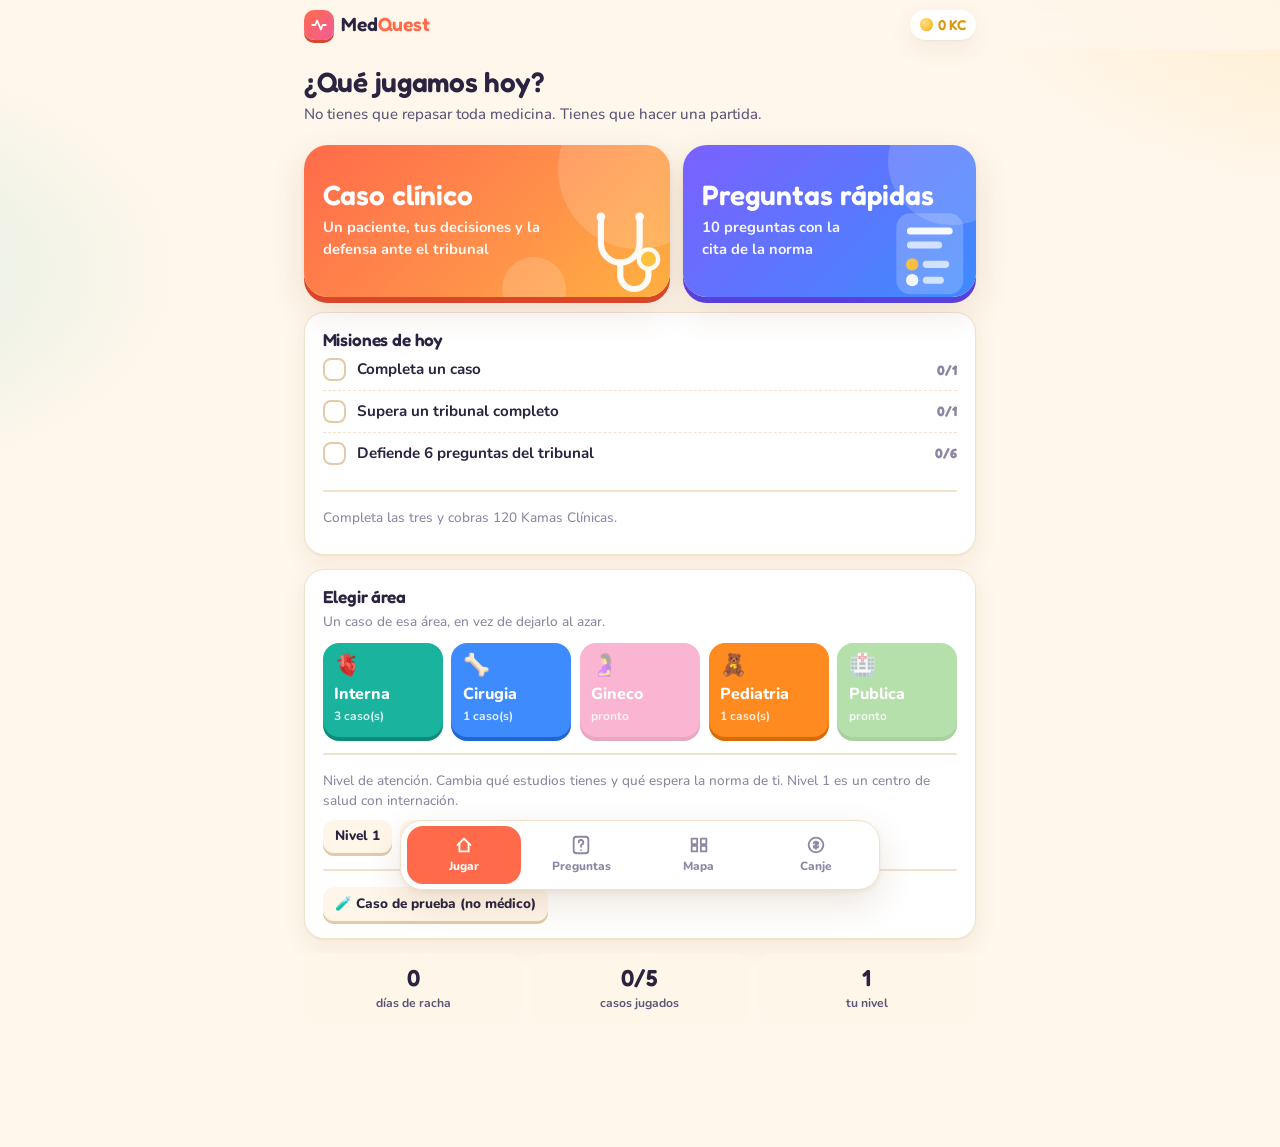
==== index.html @ c5e6647a "MedQuest v0.2: casos anclados a la norma, banco de preguntas y despliegue - 6 casos (asma, neumonia," ====
<!DOCTYPE html>
<html lang="es">
<head>
<meta charset="utf-8">
<meta name="viewport" content="width=device-width, initial-scale=1, viewport-fit=cover">
<title>MedQuest</title>
<meta name="description" content="Juego de decisiones clinicas para preparar el examen de grado de medicina en Bolivia. Herramienta educativa: no diagnostica ni sustituye el criterio medico.">
<meta name="theme-color" content="#FF6B4A">
<meta name="apple-mobile-web-app-capable" content="yes">
<meta name="apple-mobile-web-app-status-bar-style" content="default">
<meta name="apple-mobile-web-app-title" content="MedQuest">
<link rel="manifest" href="manifest.webmanifest">
<link rel="apple-touch-icon" href="icons/apple-touch-icon.png">
<link rel="icon" type="image/png" href="icons/icon-192.png">
<link rel="preconnect" href="https://fonts.googleapis.com">
<link rel="preconnect" href="https://fonts.gstatic.com" crossorigin>
<link href="https://fonts.googleapis.com/css2?family=Fredoka:wght@500;600&family=Nunito:wght@500;700;800;900&family=Source+Serif+4:opsz,wght@8..60,400;8..60,600&display=swap" rel="stylesheet">
<link rel="stylesheet" href="css/game.css">
</head>
<body>

<header class="top">
  <div class="top-in">
    <span class="marca"><span class="logo" aria-hidden="true"><svg viewBox="0 0 24 24" fill="none" stroke="#fff" stroke-width="2.4" stroke-linecap="round" stroke-linejoin="round"><path d="M3 12h4l2.5-6 5 12L17 12h4"/></svg></span><span>Med<em>Quest</em></span></span>
    <span class="mini" id="racha"></span>
    <span class="kc" id="kc">0 KC</span>
  </div>
</header>

<div class="reloj-band" id="reloj-band" style="display:none">
  <div class="reloj-in">
    <span class="et">Tiempo de la partida</span>
    <span class="reloj" id="reloj">30:00</span>
  </div>
</div>

<main class="wrap">
  <section class="pantalla on" id="p-inicio"></section>
  <section class="pantalla" id="p-partida"></section>
  <section class="pantalla" id="p-tribunal"></section>
  <section class="pantalla" id="p-resultado"></section>
  <section class="pantalla" id="p-perfil"></section>
  <section class="pantalla" id="p-tienda"></section>
  <section class="pantalla" id="p-preguntas"></section>
</main>

<nav class="tabs">
  <div class="tabs-in">
    <button data-ir="inicio" aria-current="page">
      <svg viewBox="0 0 24 24" fill="none" stroke="currentColor" stroke-width="2" stroke-linecap="round" stroke-linejoin="round"><path d="M5 12l7-7 7 7"/><path d="M7 11v8h10v-8"/></svg>
      Jugar</button>
    <button data-ir="preguntas">
      <svg viewBox="0 0 24 24" fill="none" stroke="currentColor" stroke-width="2" stroke-linecap="round" stroke-linejoin="round"><rect x="4" y="3" width="16" height="18" rx="3"/><path d="M9.5 9a2.5 2.5 0 1 1 3.5 2.3c-.6.3-1 .8-1 1.5V14"/><path d="M12 17.5h.01"/></svg>
      Preguntas</button>
    <button data-ir="perfil">
      <svg viewBox="0 0 24 24" fill="none" stroke="currentColor" stroke-width="2" stroke-linecap="round" stroke-linejoin="round"><path d="M4 5h6v6H4zM14 5h6v6h-6zM4 13h6v6H4zM14 13h6v6h-6z"/></svg>
      Mapa</button>
    <button data-ir="tienda">
      <svg viewBox="0 0 24 24" fill="none" stroke="currentColor" stroke-width="2" stroke-linecap="round" stroke-linejoin="round"><circle cx="12" cy="12" r="8"/><path d="M12 8v8M9.5 10.2c0-1 1.1-1.7 2.5-1.7s2.5.6 2.5 1.6c0 2.2-5 1.3-5 3.4 0 1 1.1 1.6 2.5 1.6s2.5-.7 2.5-1.7"/></svg>
      Canje</button>
  </div>
</nav>

<script type="module" src="js/app.js"></script>
</body>
</html>
---- css/game.css ----
/* =========================================================
   MedQuest — game.css
   Tres familias, cada una con su trabajo:
   Fredoka es la voz del juego (marca, titulos, cifras grandes).
   Nunito es la interfaz (botones, etiquetas, texto corrido).
   Source Serif es la medicina (vineta, hallazgos, preguntas del tribunal,
   citas de la norma). Cuando el texto se vuelve serif, se esta leyendo
   contenido clinico y no interfaz.
   ========================================================= */

:root {
  box-sizing: border-box;
  padding-top: env(safe-area-inset-top, 0px);
  padding-bottom: env(safe-area-inset-bottom, 0px);
  color-scheme: light;

  /* superficies */
  --fondo: #FFF7EC;
  --fondo-2: #FFEFD9;
  --panel: #FFFFFF;
  --panel-2: #FFF6EA;
  --borde: #F1E2CC;
  --borde-fuerte: #E2CBA8;
  --sombra: 0 1px 2px rgba(120, 72, 20, .06), 0 8px 24px rgba(120, 72, 20, .08);
  --sombra-fuerte: 0 2px 4px rgba(120, 72, 20, .08), 0 14px 36px rgba(120, 72, 20, .14);

  /* texto */
  --tinta: #2B2340;
  --tinta-2: #5E5675;
  --tinta-3: #8E86A3;

  /* acentos */
  --coral: #FF6B4A;   --coral-o: #D9472A;
  --sol: #FFC23D;     --sol-o: #D99A12;
  --menta: #19B39E;   --menta-o: #0E8C7B;
  --cielo: #3D8BFD;   --cielo-o: #2166D1;
  --uva: #7B61FF;     --uva-o: #5A40DB;
  --rosa: #F25C9A;    --rosa-o: #CC3B77;
  --oro: #F0A500;

  /* areas */
  --mi: var(--menta);  --mi-o: var(--menta-o);
  --cx: var(--cielo);  --cx-o: var(--cielo-o);
  --go: var(--rosa);   --go-o: var(--rosa-o);
  --pd: #FF8A1F;       --pd-o: #D96A05;
  --sp: #5DBB46;       --sp-o: #3F9A2A;
  --demo: #9A93AE;     --demo-o: #77708C;

  --bien: #2FB86A;  --bien-suave: #E3F7EA;
  --medio: #F0A500; --medio-suave: #FFF2D2;
  --mal: #F0524A;   --mal-suave: #FFE7E4;
  --neutro: #B7AFC8;

  --j: 'Fredoka', 'Nunito', ui-rounded, system-ui, sans-serif;
  --u: 'Nunito', ui-rounded, system-ui, sans-serif;
  --m: 'Source Serif 4', Georgia, serif;
  --radio: 20px;
}

@media (prefers-color-scheme: dark) {
  :root:not([data-theme="light"]) {
    color-scheme: dark;
    --fondo: #17132E; --fondo-2: #1E1940;
    --panel: #221C47; --panel-2: #2B2458;
    --borde: #372F6B; --borde-fuerte: #4A4188;
    --sombra: 0 1px 2px rgba(0,0,0,.25), 0 8px 24px rgba(0,0,0,.28);
    --sombra-fuerte: 0 2px 4px rgba(0,0,0,.3), 0 14px 36px rgba(0,0,0,.4);
    --tinta: #F4F1FF; --tinta-2: #C3BCE6; --tinta-3: #8F87B8;
    --bien-suave: #183D34; --medio-suave: #3D3217; --mal-suave: #452029;
    --neutro: #5B528F;
  }
}
:root[data-theme="dark"] {
  color-scheme: dark;
  --fondo: #17132E; --fondo-2: #1E1940;
  --panel: #221C47; --panel-2: #2B2458;
  --borde: #372F6B; --borde-fuerte: #4A4188;
  --sombra: 0 1px 2px rgba(0,0,0,.25), 0 8px 24px rgba(0,0,0,.28);
  --sombra-fuerte: 0 2px 4px rgba(0,0,0,.3), 0 14px 36px rgba(0,0,0,.4);
  --tinta: #F4F1FF; --tinta-2: #C3BCE6; --tinta-3: #8F87B8;
  --bien-suave: #183D34; --medio-suave: #3D3217; --mal-suave: #452029;
  --neutro: #5B528F;
}

*, *::before, *::after { box-sizing: inherit; }
html { -webkit-text-size-adjust: 100%; scroll-padding-top: env(safe-area-inset-top, 0px); }
body {
  margin: 0; color: var(--tinta);
  background:
    radial-gradient(40rem 22rem at 110% -5%, color-mix(in srgb, var(--sol) 22%, transparent), transparent 70%),
    radial-gradient(34rem 20rem at -15% 30%, color-mix(in srgb, var(--menta) 14%, transparent), transparent 70%),
    var(--fondo);
  background-attachment: fixed;
  font: 500 16px/1.5 var(--u);
  padding-bottom: 6.6rem;
}
h1, h2, h3 { margin: 0; font-family: var(--j); font-weight: 600; letter-spacing: -0.01em; line-height: 1.15; }
h1 { font-size: 1.75rem; }
h2 { font-size: 1.3rem; }
h3 { font-size: 1.08rem; }
p { margin: 0 0 .7em; }
button { font: inherit; color: inherit; cursor: pointer; -webkit-tap-highlight-color: transparent; }
button[disabled] { opacity: .45; cursor: not-allowed; }
:focus-visible { outline: 3px solid var(--uva); outline-offset: 2px; border-radius: 6px; }
@media (prefers-reduced-motion: reduce) { * { transition: none !important; animation: none !important; } }

.wrap { max-width: 44rem; margin: 0 auto; padding: 0 1rem; }
.clinico { font-family: var(--m); font-size: 1.04rem; line-height: 1.62; font-weight: 400; }

/* ---------- barra superior ---------- */
.top {
  position: sticky; top: env(safe-area-inset-top, 0px); z-index: 30;
  background: color-mix(in srgb, var(--fondo) 82%, transparent);
  backdrop-filter: blur(10px); -webkit-backdrop-filter: blur(10px);
}
.top-in { max-width: 44rem; margin: 0 auto; padding: .6rem 1rem; display: flex; align-items: center; gap: .6rem; }
.marca { display: flex; align-items: center; gap: .45rem; font-family: var(--j); font-weight: 600; font-size: 1.2rem; flex: 1 1 auto; }
.marca .logo { width: 30px; height: 30px; border-radius: 10px; display: grid; place-items: center;
  background: linear-gradient(135deg, var(--coral), var(--rosa)); box-shadow: 0 3px 0 var(--coral-o); }
.marca .logo svg { width: 18px; height: 18px; }
.marca em { font-style: normal; color: var(--coral); }
.kc, .mini { display: inline-flex; align-items: center; gap: .3rem; font-family: var(--j); font-weight: 600;
  font-size: .9rem; white-space: nowrap; padding: .28rem .65rem; border-radius: 999px; background: var(--panel); box-shadow: var(--sombra); }
.kc { color: var(--sol-o); }
.kc::before { content: ''; width: .8rem; height: .8rem; border-radius: 50%; background: radial-gradient(circle at 35% 35%, #FFE08A, var(--sol) 60%, var(--sol-o)); }
.mini { color: var(--coral-o); }
.mini:empty { display: none; }
.mini::before { content: '🔥'; font-size: .85rem; }

/* ---------- reloj de partida ---------- */
.reloj-band { background: var(--uva); color: #fff; }
.reloj-in { max-width: 44rem; margin: 0 auto; padding: .45rem 1rem; display: flex; align-items: baseline; gap: .8rem; }
.reloj-in .et { font-size: .82rem; opacity: .85; flex: 1; }
.reloj { font-family: var(--j); font-weight: 600; font-size: 1.3rem; font-variant-numeric: tabular-nums; }
.reloj.tarde { color: #FFE08A; }
.reloj.fuera { color: #FFB4AE; }

/* ---------- superficies ---------- */
.panel { background: var(--panel); border: 1px solid var(--borde); border-radius: var(--radio);
  padding: 1.05rem 1.1rem; margin: 0 0 .9rem; box-shadow: var(--sombra); }
.panel.zona { border-top: 6px solid var(--z, var(--borde-fuerte)); }
.hr { height: 2px; background: var(--borde); border: 0; margin: 1rem 0; border-radius: 2px; }
.sutil { color: var(--tinta-2); font-size: .94rem; }
.nota { color: var(--tinta-3); font-size: .85rem; line-height: 1.45; }
.encabezado { padding: 1rem 0 .6rem; }
.encabezado .sutil { margin-top: .3rem; }

.mi { --z: var(--mi); --zo: var(--mi-o); } .cx { --z: var(--cx); --zo: var(--cx-o); } .go { --z: var(--go); --zo: var(--go-o); }
.pd { --z: var(--pd); --zo: var(--pd-o); } .sp { --z: var(--sp); --zo: var(--sp-o); } .demo { --z: var(--demo); --zo: var(--demo-o); }

.pill { display: inline-flex; align-items: center; gap: .3rem; font-size: .76rem; font-weight: 800; letter-spacing: .01em;
  padding: .28rem .65rem; border-radius: 999px; color: #fff; background: var(--z, var(--demo)); }
.pill.gris { background: var(--panel-2); color: var(--tinta-2); border: 1px solid var(--borde); }
.pill.oro { background: var(--sol); color: #4A3200; }

/* ---------- botones ---------- */
.btn { border: 0; background: var(--panel-2); color: var(--tinta); border-radius: 14px;
  padding: .66rem 1rem; font-size: .95rem; font-weight: 800;
  box-shadow: 0 3px 0 var(--borde-fuerte); transition: transform .08s, box-shadow .08s; }
.btn:active:not([disabled]) { transform: translateY(3px); box-shadow: 0 0 0 var(--borde-fuerte); }
.btn.pri { background: var(--coral); color: #fff; box-shadow: 0 4px 0 var(--coral-o); }
.btn.pri:active:not([disabled]) { box-shadow: 0 0 0 var(--coral-o); transform: translateY(4px); }
.btn.verde { background: var(--menta); color: #fff; box-shadow: 0 4px 0 var(--menta-o); }
.btn.uva { background: var(--uva); color: #fff; box-shadow: 0 4px 0 var(--uva-o); }
.btn.sm { padding: .42rem .75rem; font-size: .85rem; border-radius: 11px; }
.btn.act { background: var(--uva); color: #fff; box-shadow: 0 3px 0 var(--uva-o); }
.btn.area { background: var(--z); color: #fff; box-shadow: 0 3px 0 var(--zo); }
.btn.ancho { width: 100%; }
.fila { display: flex; gap: .55rem; flex-wrap: wrap; }
.fila.fin { justify-content: flex-end; }

/* ---------- portada ---------- */
.heroes { display: grid; gap: .8rem; margin-bottom: .9rem; }
@media (min-width: 560px) { .heroes { grid-template-columns: 1.25fr 1fr; } }
.jugar, .hero {
  position: relative; overflow: hidden; display: block; width: 100%; text-align: left; border: 0; color: #fff;
  border-radius: 24px; padding: 1.25rem 1.2rem 1.3rem; min-height: 9.5rem;
  background: linear-gradient(135deg, var(--coral) 0%, #FF8F4A 55%, var(--sol) 120%);
  box-shadow: 0 6px 0 var(--coral-o), var(--sombra-fuerte); transition: transform .1s, box-shadow .1s;
}
.hero.azul { background: linear-gradient(135deg, var(--uva) 0%, var(--cielo) 100%); box-shadow: 0 6px 0 var(--uva-o), var(--sombra-fuerte); }
.jugar:active, .hero:active { transform: translateY(5px); box-shadow: 0 1px 0 var(--coral-o); }
.hero.azul:active { box-shadow: 0 1px 0 var(--uva-o); }
.jugar .k, .hero .k { position: relative; display: block; font-family: var(--j); font-size: 1.75rem; font-weight: 600; line-height: 1.05; }
.jugar .v, .hero .v { position: relative; display: block; font-size: .92rem; font-weight: 700; opacity: .95; margin-top: .35rem; max-width: min(17rem, calc(100% - 6.2rem)); }
.jugar .deco, .hero .deco { position: absolute; right: -.4rem; bottom: -.6rem; width: 6.6rem; height: 6.6rem; opacity: .95; pointer-events: none; }
.jugar .burbuja, .hero .burbuja { position: absolute; border-radius: 50%; background: rgba(255,255,255,.16); pointer-events: none; }

.grid-areas { display: grid; grid-template-columns: repeat(auto-fill, minmax(7.2rem, 1fr)); gap: .55rem; }
.area-btn { border: 0; border-radius: 16px; padding: .75rem .7rem; text-align: left; color: #fff; font-weight: 800;
  background: var(--z); box-shadow: 0 4px 0 var(--zo); transition: transform .08s, box-shadow .08s; }
.area-btn:active { transform: translateY(4px); box-shadow: 0 0 0 var(--zo); }
.area-btn .ico { display: block; font-size: 1.35rem; line-height: 1; margin-bottom: .35rem; }
.area-btn small { display: block; font-weight: 700; opacity: .85; font-size: .75rem; margin-top: .1rem; }

.stats { display: grid; grid-template-columns: repeat(3, 1fr); gap: .55rem; }
.stat { background: var(--panel-2); border-radius: 16px; padding: .7rem .6rem; text-align: center; }
.stat b { display: block; font-family: var(--j); font-size: 1.45rem; font-weight: 600; line-height: 1.1; }
.stat span { font-size: .76rem; color: var(--tinta-2); font-weight: 700; }

/* ---------- formularios ---------- */
textarea, input[type=text] {
  width: 100%; font: 600 .98rem/1.5 var(--u); color: var(--tinta);
  background: var(--panel-2); border: 2px solid var(--borde); border-radius: 14px;
  padding: .7rem .8rem; resize: vertical; transition: border-color .15s;
}
textarea:focus, input[type=text]:focus { border-color: var(--uva); outline: none; }
textarea { min-height: 5.5rem; }
label.campo { display: block; font-size: .9rem; font-weight: 800; color: var(--tinta-2); margin: 0 0 .4rem; }

/* ---------- chips ---------- */
.chips { display: flex; flex-wrap: wrap; gap: .45rem; margin: .6rem 0 0; }
.chip { display: inline-flex; align-items: center; gap: .4rem; font-size: .88rem; font-weight: 700;
  background: color-mix(in srgb, var(--uva) 14%, var(--panel)); color: var(--tinta);
  border-radius: 999px; padding: .34rem .5rem .34rem .8rem; }
.chip button { background: none; border: 0; color: var(--tinta-3); font-size: 1.05rem; line-height: 1; padding: 0 .15rem; }

/* ---------- listas de hallazgos ---------- */
.hallazgos { list-style: none; margin: .6rem 0 0; padding: 0; }
.hallazgos li { font-family: var(--m); font-weight: 400; font-size: 1.02rem; line-height: 1.55;
  padding: .6rem .1rem .6rem 1.4rem; border-top: 1px dashed var(--borde); position: relative; }
.hallazgos li::before { content: ''; position: absolute; left: .2rem; top: 1.05rem; width: .5rem; height: .5rem; border-radius: 50%; background: var(--z, var(--uva)); }
.hallazgos li:first-child { border-top: 0; }

.sv { width: 100%; border-collapse: separate; border-spacing: 0 .3rem; margin-top: .6rem; font-size: .92rem; }
.sv td { padding: .45rem .7rem; background: var(--panel-2); }
.sv td:first-child { color: var(--tinta-2); border-radius: 10px 0 0 10px; font-weight: 700; }
.sv td:last-child { text-align: right; font-family: var(--j); font-weight: 600; font-variant-numeric: tabular-nums; border-radius: 0 10px 10px 0; }

/* ---------- estudios ---------- */
.estudio { width: 100%; text-align: left; background: var(--panel-2); border: 2px solid var(--borde);
  border-radius: 14px; padding: .65rem .8rem; margin-bottom: .45rem; display: flex; gap: .6rem; align-items: center; font-weight: 700;
  box-shadow: 0 3px 0 var(--borde); transition: transform .08s, box-shadow .08s; }
.estudio:active:not([disabled]) { transform: translateY(3px); box-shadow: none; }
.estudio .nm { flex: 1; font-size: .94rem; }
.estudio.pedido { opacity: 1; border-color: var(--menta); box-shadow: none; }
.estudio .lv { font-size: .72rem; font-weight: 800; color: var(--coral-o); background: var(--mal-suave); border-radius: 999px; padding: .15rem .5rem; }
.resultado { font-family: var(--m); font-weight: 400; font-size: 1rem; line-height: 1.55; color: var(--tinta);
  background: var(--bien-suave); border-radius: 12px; padding: .6rem .8rem; margin: .1rem 0 .7rem; }
.resultado.vacio { background: var(--medio-suave); color: var(--tinta-2); }

/* ---------- tribunal ---------- */
.tribunal { position: relative; overflow: hidden; color: #fff; border-radius: 24px; padding: 1.3rem 1.2rem 1.4rem; margin-bottom: .9rem;
  background: linear-gradient(145deg, #3A2A8C 0%, var(--uva) 70%, var(--rosa) 140%); box-shadow: var(--sombra-fuerte); }
.tribunal .q { position: relative; font-family: var(--m); font-weight: 400; font-size: 1.28rem; line-height: 1.4; margin: .6rem 0 0; }
.tribunal .cuenta { position: relative; display: inline-block; font-size: .76rem; font-weight: 800; letter-spacing: .05em; text-transform: uppercase;
  background: rgba(255,255,255,.18); padding: .22rem .6rem; border-radius: 999px; }
.tribunal .jueces { position: absolute; right: .8rem; top: .7rem; font-size: 1.4rem; opacity: .9; letter-spacing: .1rem; }
.explica { background: color-mix(in srgb, var(--uva) 10%, var(--panel)); border: 2px dashed color-mix(in srgb, var(--uva) 45%, transparent); }
.pasos { margin: .5rem 0 0; padding: 0; list-style: none; counter-reset: p; }
.pasos li { position: relative; padding: .35rem 0 .35rem 2.1rem; font-size: .93rem; }
.pasos li::before { counter-increment: p; content: counter(p); position: absolute; left: 0; top: .3rem; width: 1.5rem; height: 1.5rem; border-radius: 50%;
  display: grid; place-items: center; font-family: var(--j); font-size: .85rem; color: #fff; background: var(--uva); }
.esperado { list-style: none; margin: .5rem 0 0; padding: 0; }
.esperado li { font-family: var(--m); font-weight: 400; font-size: 1rem; padding: .4rem .2rem .4rem 1.7rem; position: relative; color: var(--tinta); }
.esperado li::before { content: '✓'; position: absolute; left: .2rem; top: .38rem; width: 1.1rem; height: 1.1rem; border-radius: 50%;
  display: grid; place-items: center; font-size: .7rem; font-weight: 900; color: #fff; background: var(--menta); }
.tu-respuesta { font-family: var(--m); font-weight: 400; background: var(--panel-2); border-radius: 12px; padding: .6rem .8rem; white-space: pre-wrap; }
.autoeval { display: grid; grid-template-columns: repeat(3, 1fr); gap: .5rem; }
.autoeval .btn { padding: .7rem .4rem; }
.autoeval [data-ev="completa"] { background: var(--bien); color: #fff; box-shadow: 0 4px 0 #1E8A4D; }
.autoeval [data-ev="parcial"] { background: var(--sol); color: #4A3200; box-shadow: 0 4px 0 var(--sol-o); }
.autoeval [data-ev="no_supe"] { background: var(--mal); color: #fff; box-shadow: 0 4px 0 #C0342D; }

/* ---------- banco de preguntas ---------- */
.progreso { display: flex; gap: .3rem; margin: .2rem 0 .9rem; }
.progreso i { flex: 1; height: 8px; border-radius: 4px; background: var(--borde); }
.progreso i.ok { background: var(--bien); } .progreso i.no { background: var(--mal); } .progreso i.ahora { background: var(--uva); }
.pregunta { position: relative; overflow: hidden; border-radius: 24px; padding: 1.2rem 1.15rem 1.3rem; margin-bottom: .9rem; color: #fff;
  background: linear-gradient(145deg, var(--z, var(--uva)) 0%, var(--zo, var(--uva-o)) 100%); box-shadow: var(--sombra-fuerte); }
.pregunta .tema { font-size: .78rem; font-weight: 800; letter-spacing: .04em; text-transform: uppercase; opacity: .9; }
.pregunta .enunciado { font-family: var(--m); font-weight: 400; font-size: 1.22rem; line-height: 1.42; margin: .45rem 0 0; }
.opciones { display: grid; gap: .6rem; margin-bottom: .9rem; }
.opcion { display: flex; align-items: center; gap: .75rem; width: 100%; text-align: left; border: 2px solid var(--borde);
  background: var(--panel); border-radius: 18px; padding: .8rem .9rem; font-weight: 700; font-size: .98rem; line-height: 1.35;
  box-shadow: 0 4px 0 var(--borde); transition: transform .08s, box-shadow .08s, background .15s, border-color .15s; }
.opcion:active:not([disabled]) { transform: translateY(4px); box-shadow: none; }
.opcion .letra { flex: 0 0 auto; width: 2rem; height: 2rem; border-radius: 10px; display: grid; place-items: center;
  font-family: var(--j); font-weight: 600; background: var(--panel-2); color: var(--tinta-2); border: 2px solid var(--borde); }
.opcion[disabled] { cursor: default; opacity: 1; }
.opcion.correcta { background: var(--bien-suave); border-color: var(--bien); box-shadow: 0 4px 0 var(--bien); }
.opcion.correcta .letra { background: var(--bien); border-color: var(--bien); color: #fff; }
.opcion.incorrecta { background: var(--mal-suave); border-color: var(--mal); box-shadow: 0 4px 0 var(--mal); animation: sacudir .35s; }
.opcion.incorrecta .letra { background: var(--mal); border-color: var(--mal); color: #fff; }
.opcion.apagada { opacity: .55; box-shadow: none; }
.veredicto { border-radius: 20px; padding: 1rem 1.05rem; margin-bottom: .9rem; animation: aparecer .25s ease-out; }
.veredicto.bien { background: var(--bien-suave); border: 2px solid var(--bien); }
.veredicto.mal { background: var(--mal-suave); border: 2px solid var(--mal); }
.veredicto h3 { display: flex; align-items: center; gap: .5rem; font-size: 1.25rem; }
.veredicto.bien h3 { color: var(--bien); } .veredicto.mal h3 { color: var(--mal); }
.veredicto p { margin: .45rem 0 0; }
.cita { font-family: var(--m); font-weight: 400; font-size: .98rem; line-height: 1.5; margin: .7rem 0 0; padding: .7rem .85rem;
  background: var(--panel); border-radius: 12px; border-left: 5px solid var(--sol); }
.cita .de { display: block; font-family: var(--u); font-size: .78rem; font-weight: 800; color: var(--tinta-3); margin-top: .4rem; }
.cita a { color: var(--cielo-o); }
.chispas { position: absolute; inset: 0; pointer-events: none; }
.chispas span { position: absolute; font-size: 1.1rem; animation: chispa .9s ease-out forwards; }

@keyframes sacudir { 0%, 100% { transform: translateX(0); } 25% { transform: translateX(-6px); } 50% { transform: translateX(5px); } 75% { transform: translateX(-3px); } }
@keyframes aparecer { from { opacity: 0; transform: translateY(8px) scale(.98); } to { opacity: 1; transform: none; } }
@keyframes chispa { from { opacity: 1; transform: translate(0,0) scale(.6); } to { opacity: 0; transform: translate(var(--dx), var(--dy)) scale(1.2); } }
@keyframes latido { 0%, 100% { transform: scale(1); } 50% { transform: scale(1.06); } }

/* ---------- resultados ---------- */
.puntaje { display: flex; align-items: center; gap: 1.1rem; }
.anillo { --p: 0; --c: var(--mal); flex: 0 0 auto; width: 7.2rem; height: 7.2rem; border-radius: 50%; display: grid; place-items: center;
  background: conic-gradient(var(--c) calc(var(--p) * 1%), var(--panel-2) 0); animation: latido .9s ease-out 1; }
.anillo > div { width: 5.6rem; height: 5.6rem; border-radius: 50%; background: var(--panel); display: grid; place-items: center; text-align: center; }
.anillo b { font-family: var(--j); font-size: 2.1rem; font-weight: 600; line-height: 1; }
.anillo small { display: block; font-size: .72rem; color: var(--tinta-3); font-weight: 800; }
.anillo.b { --c: var(--bien); } .anillo.m { --c: var(--sol); } .anillo.x { --c: var(--mal); }
.mensaje { font-family: var(--j); font-size: 1.2rem; font-weight: 600; line-height: 1.25; }
.global { font-family: var(--j); font-size: 3rem; font-weight: 600; font-variant-numeric: tabular-nums; line-height: 1; }
.dim { margin: .75rem 0 0; }
.dim .cab { display: flex; justify-content: space-between; align-items: baseline; font-size: .9rem; font-weight: 800; }
.dim .cab b { font-family: var(--j); font-variant-numeric: tabular-nums; font-weight: 600; }
.barra { height: 12px; border-radius: 6px; background: var(--panel-2); overflow: hidden; margin-top: .3rem; }
.barra > i { display: block; height: 100%; border-radius: 6px; background: var(--neutro); transition: width .6s ease-out; }
.barra > i.b { background: linear-gradient(90deg, #52D38A, var(--bien)); }
.barra > i.m { background: linear-gradient(90deg, #FFD46B, var(--sol)); }
.barra > i.x { background: linear-gradient(90deg, #FF8A82, var(--mal)); }

.repaso { list-style: none; margin: .6rem 0 0; padding: 0; }
.repaso li { padding: .75rem .85rem; margin-top: .5rem; border-radius: 14px; background: var(--panel-2); }
.repaso .en { font-family: var(--m); font-weight: 400; font-size: 1rem; line-height: 1.5; }
.repaso .pq { font-size: .84rem; color: var(--tinta-2); margin-top: .35rem; font-weight: 700; }
.repaso .fu { font-size: .78rem; color: var(--tinta-3); margin-top: .25rem; font-weight: 700; }

details { border-top: 2px solid var(--borde); padding: .7rem 0; }
details > summary { cursor: pointer; font-size: .95rem; font-weight: 800; list-style: none; }
details > summary::-webkit-details-marker { display: none; }
details > summary::before { content: '+'; display: inline-grid; place-items: center; width: 1.3rem; height: 1.3rem; margin-right: .45rem;
  border-radius: 7px; background: var(--panel-2); color: var(--uva); font-weight: 900; }
details[open] > summary::before { content: '–'; }
details .cuerpo { padding-top: .5rem; color: var(--tinta-2); font-size: .93rem; }
details .cuerpo ul { margin: .2rem 0 .5rem; padding-left: 1.15rem; }
details .cuerpo li { margin: .22rem 0; }

.ganancia { display: flex; justify-content: space-between; font-size: .92rem; font-weight: 700; padding: .4rem 0; border-top: 1px dashed var(--borde); }
.ganancia:first-of-type { border-top: 0; }
.ganancia b { font-family: var(--j); color: var(--sol-o); font-variant-numeric: tabular-nums; }

/* ---------- misiones ---------- */
.mision { display: flex; gap: .7rem; align-items: center; padding: .55rem 0; border-top: 1px dashed var(--borde); font-size: .95rem; font-weight: 700; }
.mision:first-of-type { border-top: 0; }
.caja { width: 1.45rem; height: 1.45rem; border: 2.5px solid var(--borde-fuerte); border-radius: 8px; flex: 0 0 auto; position: relative; }
.caja.ok { border-color: var(--bien); background: var(--bien); }
.caja.ok::after { content: '✓'; position: absolute; inset: 0; display: grid; place-items: center; font-size: .85rem; color: #fff; font-weight: 900; }
.mision .pr { font-family: var(--j); font-size: .85rem; color: var(--tinta-3); font-variant-numeric: tabular-nums; }

/* ---------- mapa de areas ---------- */
.areaf { display: flex; align-items: center; gap: .6rem; padding: .7rem 0 .3rem; }
.areaf .nm { flex: 1; font-size: .94rem; font-weight: 700; }
.areaf .n { font-family: var(--j); font-size: .95rem; color: var(--tinta-2); font-variant-numeric: tabular-nums; }

/* ---------- tienda ---------- */
.premio { display: flex; align-items: center; gap: .6rem; padding: .65rem 0; border-top: 1px dashed var(--borde); }
.premio:first-of-type { border-top: 0; }
.premio .nm { flex: 1; font-size: .96rem; font-weight: 700; }
.premio .co { font-family: var(--j); font-weight: 600; color: var(--sol-o); font-variant-numeric: tabular-nums; font-size: .95rem; }

/* ---------- navegacion ---------- */
nav.tabs { position: fixed; left: .7rem; right: .7rem; bottom: calc(.6rem + env(safe-area-inset-bottom, 0px)); z-index: 40; }
.tabs-in { max-width: 30rem; margin: 0 auto; display: grid; grid-template-columns: repeat(4, 1fr); gap: .2rem;
  background: var(--panel); border: 1px solid var(--borde); border-radius: 22px; padding: .35rem; box-shadow: var(--sombra-fuerte); }
nav.tabs button { background: none; border: 0; border-radius: 16px; padding: .45rem .2rem .5rem; font-size: .74rem; font-weight: 800;
  color: var(--tinta-3); display: flex; flex-direction: column; align-items: center; gap: .15rem; transition: background .15s, color .15s; }
nav.tabs button svg { width: 22px; height: 22px; }
nav.tabs button[aria-current="page"] { color: #fff; background: var(--coral); }

.pantalla { display: none; }
.pantalla.on { display: block; animation: aparecer .22s ease-out; }
.vacio { color: var(--tinta-3); font-size: .93rem; }
.scroll { overflow-x: auto; }
.aviso { border: 2px solid var(--sol); background: var(--medio-suave); border-radius: 14px; padding: .65rem .8rem; font-size: .88rem; color: var(--tinta-2); margin-bottom: .7rem; }
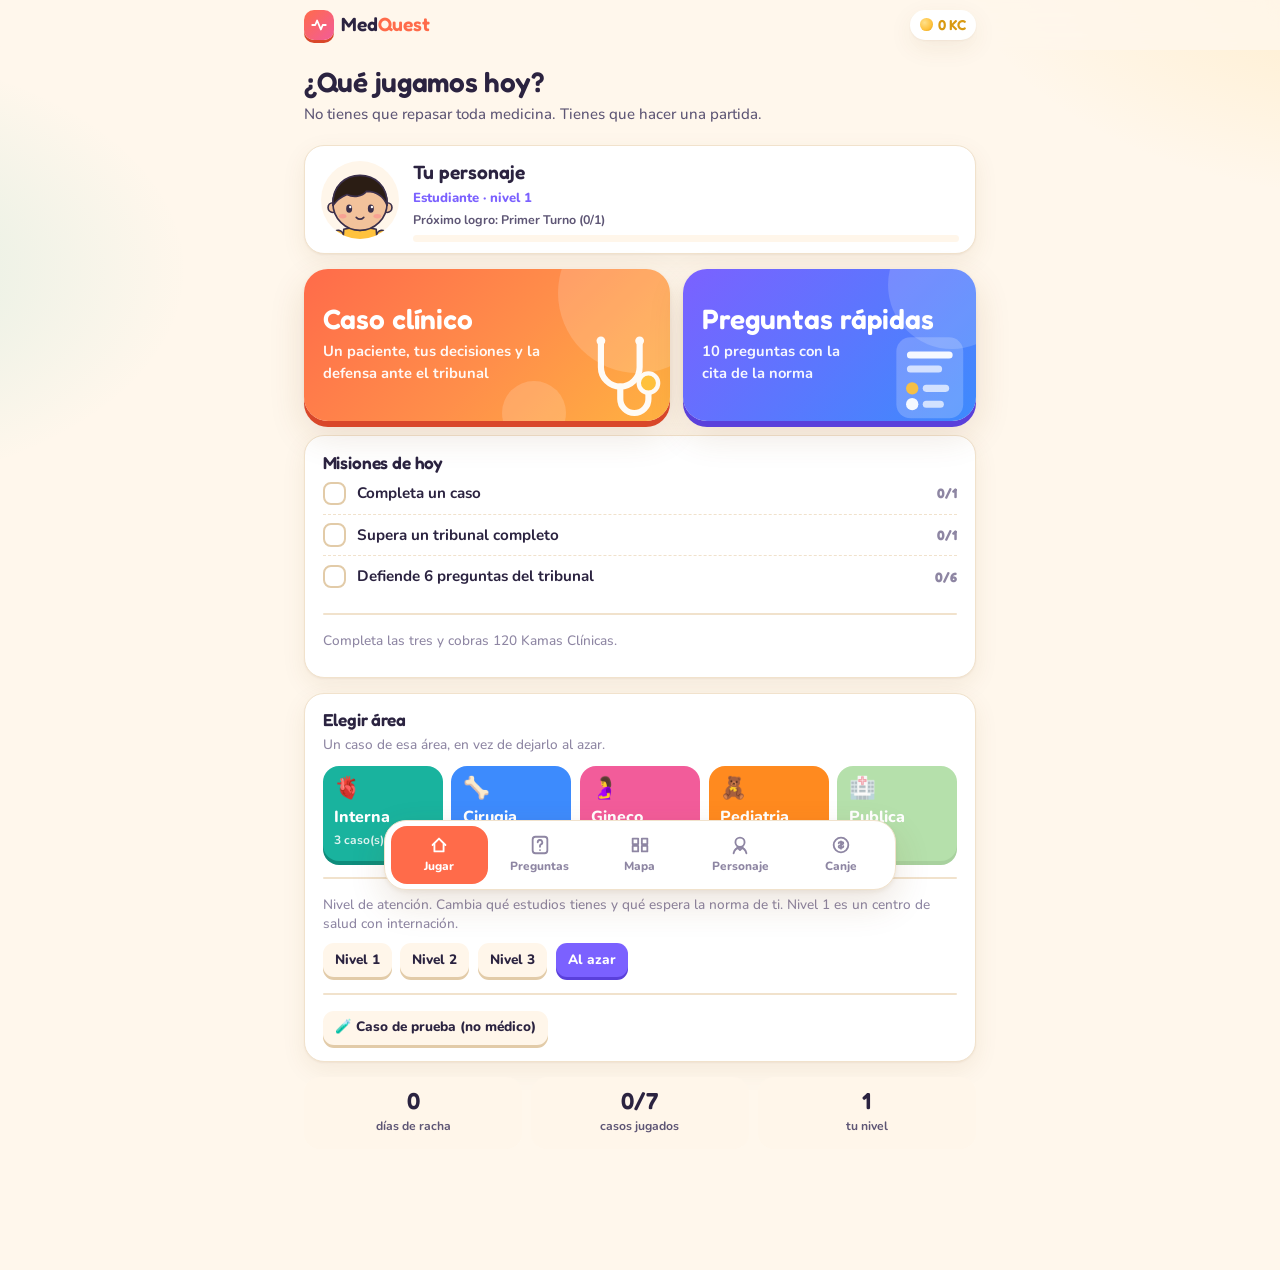
==== commit f9514a61: "Personaje con logros y sets cosmeticos que se ganan estudiando 16 piezas en cuatro sets (Interno Mad" ====
--- a/index.html
+++ b/index.html
@@ -42,6 +42,7 @@
   <section class="pantalla" id="p-perfil"></section>
   <section class="pantalla" id="p-tienda"></section>
   <section class="pantalla" id="p-preguntas"></section>
+  <section class="pantalla" id="p-avatar"></section>
 </main>
 
 <nav class="tabs">
@@ -55,6 +56,9 @@
     <button data-ir="perfil">
       <svg viewBox="0 0 24 24" fill="none" stroke="currentColor" stroke-width="2" stroke-linecap="round" stroke-linejoin="round"><path d="M4 5h6v6H4zM14 5h6v6h-6zM4 13h6v6H4zM14 13h6v6h-6z"/></svg>
       Mapa</button>
+    <button data-ir="avatar">
+      <svg viewBox="0 0 24 24" fill="none" stroke="currentColor" stroke-width="2" stroke-linecap="round" stroke-linejoin="round"><circle cx="12" cy="9" r="5"/><path d="M5 21c.8-3.6 3.6-6 7-6s6.2 2.4 7 6"/><path d="M9 14.5l3 3 3-3"/></svg>
+      Personaje</button>
     <button data-ir="tienda">
       <svg viewBox="0 0 24 24" fill="none" stroke="currentColor" stroke-width="2" stroke-linecap="round" stroke-linejoin="round"><circle cx="12" cy="12" r="8"/><path d="M12 8v8M9.5 10.2c0-1 1.1-1.7 2.5-1.7s2.5.6 2.5 1.6c0 2.2-5 1.3-5 3.4 0 1 1.1 1.6 2.5 1.6s2.5-.7 2.5-1.7"/></svg>
       Canje</button>
--- a/css/game.css
+++ b/css/game.css
@@ -289,6 +289,10 @@
 .veredicto h3 { display: flex; align-items: center; gap: .5rem; font-size: 1.25rem; }
 .veredicto.bien h3 { color: var(--bien); } .veredicto.mal h3 { color: var(--mal); }
 .veredicto p { margin: .45rem 0 0; }
+.reporte { margin: .2rem 0 .9rem; }
+.reporte .reportar { background: transparent; box-shadow: none; border: 2px dashed var(--borde-fuerte); color: var(--tinta-2); width: 100%; }
+.rep-form { margin-top: .6rem; background: var(--panel); border: 1px solid var(--borde); border-radius: 16px; padding: .8rem; box-shadow: var(--sombra); }
+.motivos .btn { font-weight: 700; }
 .cita { font-family: var(--m); font-weight: 400; font-size: .98rem; line-height: 1.5; margin: .7rem 0 0; padding: .7rem .85rem;
   background: var(--panel); border-radius: 12px; border-left: 5px solid var(--sol); }
 .cita .de { display: block; font-family: var(--u); font-size: .78rem; font-weight: 800; color: var(--tinta-3); margin-top: .4rem; }
@@ -354,14 +358,17 @@
 .areaf .n { font-family: var(--j); font-size: .95rem; color: var(--tinta-2); font-variant-numeric: tabular-nums; }
 
 /* ---------- tienda ---------- */
-.premio { display: flex; align-items: center; gap: .6rem; padding: .65rem 0; border-top: 1px dashed var(--borde); }
+.premio { display: flex; align-items: center; gap: .6rem; padding: .75rem 0 .45rem; }
 .premio:first-of-type { border-top: 0; }
 .premio .nm { flex: 1; font-size: .96rem; font-weight: 700; }
+.premio .nm small { display: block; font-size: .78rem; font-weight: 700; color: var(--tinta-3); }
+.premio .ico { font-size: 1.4rem; }
+.premio + .barra { margin: 0 0 .4rem; height: 8px; }
 .premio .co { font-family: var(--j); font-weight: 600; color: var(--sol-o); font-variant-numeric: tabular-nums; font-size: .95rem; }
 
 /* ---------- navegacion ---------- */
 nav.tabs { position: fixed; left: .7rem; right: .7rem; bottom: calc(.6rem + env(safe-area-inset-bottom, 0px)); z-index: 40; }
-.tabs-in { max-width: 30rem; margin: 0 auto; display: grid; grid-template-columns: repeat(4, 1fr); gap: .2rem;
+.tabs-in { max-width: 32rem; margin: 0 auto; display: grid; grid-template-columns: repeat(5, 1fr); gap: .2rem;
   background: var(--panel); border: 1px solid var(--borde); border-radius: 22px; padding: .35rem; box-shadow: var(--sombra-fuerte); }
 nav.tabs button { background: none; border: 0; border-radius: 16px; padding: .45rem .2rem .5rem; font-size: .74rem; font-weight: 800;
   color: var(--tinta-3); display: flex; flex-direction: column; align-items: center; gap: .15rem; transition: background .15s, color .15s; }
@@ -373,3 +380,58 @@
 .vacio { color: var(--tinta-3); font-size: .93rem; }
 .scroll { overflow-x: auto; }
 .aviso { border: 2px solid var(--sol); background: var(--medio-suave); border-radius: 14px; padding: .65rem .8rem; font-size: .88rem; color: var(--tinta-2); margin-bottom: .7rem; }
+
+/* ---------- personaje ---------- */
+.tarjeta-av { display: flex; align-items: center; gap: .9rem; width: 100%; text-align: left; cursor: pointer; font: inherit; color: inherit; padding: .7rem 1rem; margin-bottom: .9rem; }
+.tarjeta-av:active { transform: translateY(2px); }
+.tarjeta-av .mini-av { flex: none; width: 78px; height: 78px; overflow: hidden; border-radius: 50%; background: var(--panel-2); }
+.tarjeta-av .mini-av svg { display: block; }
+.tarjeta-av .txt { flex: 1; min-width: 0; display: flex; flex-direction: column; gap: .15rem; }
+.tarjeta-av b { font-family: var(--j); font-size: 1.2rem; font-weight: 600; }
+.rango { font-size: .82rem; font-weight: 800; color: var(--uva); margin: 0; }
+.tarjeta-av .prox { font-size: .78rem; font-weight: 700; color: var(--tinta-2); }
+.tarjeta-av .barra { display: block; margin-top: .2rem; height: 7px; }
+
+.escenario { display: flex; align-items: center; gap: 1rem; flex-wrap: wrap; justify-content: center;
+  background: radial-gradient(circle at 50% 110%, var(--fondo-2) 0%, var(--panel) 70%); }
+.escena { flex: none; }
+.ficha { flex: 1 1 12rem; min-width: 0; }
+.ficha input { font-family: var(--j); font-size: 1.35rem; font-weight: 600; width: 100%; }
+.ficha .rango { margin: .45rem 0 .1rem; }
+.bonus { margin: .5rem .3rem 0 0; }
+svg.avatar .flota { animation: flota 3s ease-in-out infinite; }
+@keyframes flota { 0%, 100% { transform: translateY(0); } 50% { transform: translateY(-5px); } }
+@media (prefers-reduced-motion: reduce) { svg.avatar .flota { animation: none; } }
+
+.muestras { display: flex; gap: .45rem; flex-wrap: wrap; margin: .25rem 0 .5rem; }
+.muestra { width: 2.1rem; height: 2.1rem; border-radius: 50%; border: 3px solid var(--panel); box-shadow: 0 0 0 2px var(--borde-fuerte); cursor: pointer; }
+.muestra.act { box-shadow: 0 0 0 3px var(--coral); }
+
+.set-cab { display: flex; justify-content: space-between; align-items: flex-start; gap: .6rem; }
+.set.serio { border: 2px solid #D9B45A; background: linear-gradient(180deg, var(--panel) 0%, var(--panel-2) 100%); }
+.set.serio h3 { letter-spacing: .02em; }
+.piezas { display: grid; grid-template-columns: repeat(auto-fill, minmax(9.5rem, 1fr)); gap: .55rem; margin-top: .75rem; }
+.pieza { display: flex; flex-direction: column; align-items: flex-start; gap: .2rem; text-align: left; font: inherit; color: var(--tinta);
+  background: var(--panel-2); border: 2px solid var(--borde); border-radius: 16px; padding: .65rem .7rem; cursor: pointer; }
+.pieza .ico { font-size: 1.5rem; }
+.pieza .nm { font-weight: 800; font-size: .88rem; line-height: 1.2; }
+.pieza small { font-size: .74rem; font-weight: 700; color: var(--tinta-3); line-height: 1.25; }
+.pieza.puesta { border-color: var(--menta); background: var(--bien-suave); }
+.pieza.bloq { cursor: default; opacity: .75; }
+.pieza.bloq .ico { filter: grayscale(1); }
+
+.logro { display: flex; align-items: center; gap: .6rem; padding: .6rem 0 .3rem; }
+.logro .ico { font-size: 1.25rem; }
+.logro .nm { flex: 1; font-weight: 800; font-size: .93rem; }
+.logro .nm small { display: block; font-weight: 700; font-size: .77rem; color: var(--tinta-3); }
+.logro:not(.hecho) .nm { color: var(--tinta-2); }
+.logro + .barra { height: 7px; margin-bottom: .2rem; }
+
+.toast-logro { position: fixed; left: 1rem; right: 1rem; margin: 0 auto; top: calc(4.2rem + env(safe-area-inset-top, 0px)); z-index: 60;
+  max-width: 26rem; display: grid; gap: .5rem; animation: aparecer .35s ease-out; transition: opacity .5s, transform .5s; cursor: pointer; }
+.toast-logro.sale { opacity: 0; transform: translateY(-12px); }
+.toast-logro .tl { display: flex; align-items: center; gap: .7rem; background: linear-gradient(135deg, var(--sol) 0%, #FF9E3D 100%); color: #3A2400;
+  border-radius: 18px; padding: .75rem 1rem; box-shadow: 0 5px 0 var(--sol-o), var(--sombra-fuerte); }
+.toast-logro .ico { font-size: 1.7rem; animation: latido 1s ease-in-out 2; }
+.toast-logro b { display: block; font-family: var(--j); font-weight: 600; font-size: 1.05rem; }
+.toast-logro small { font-weight: 800; font-size: .82rem; }
